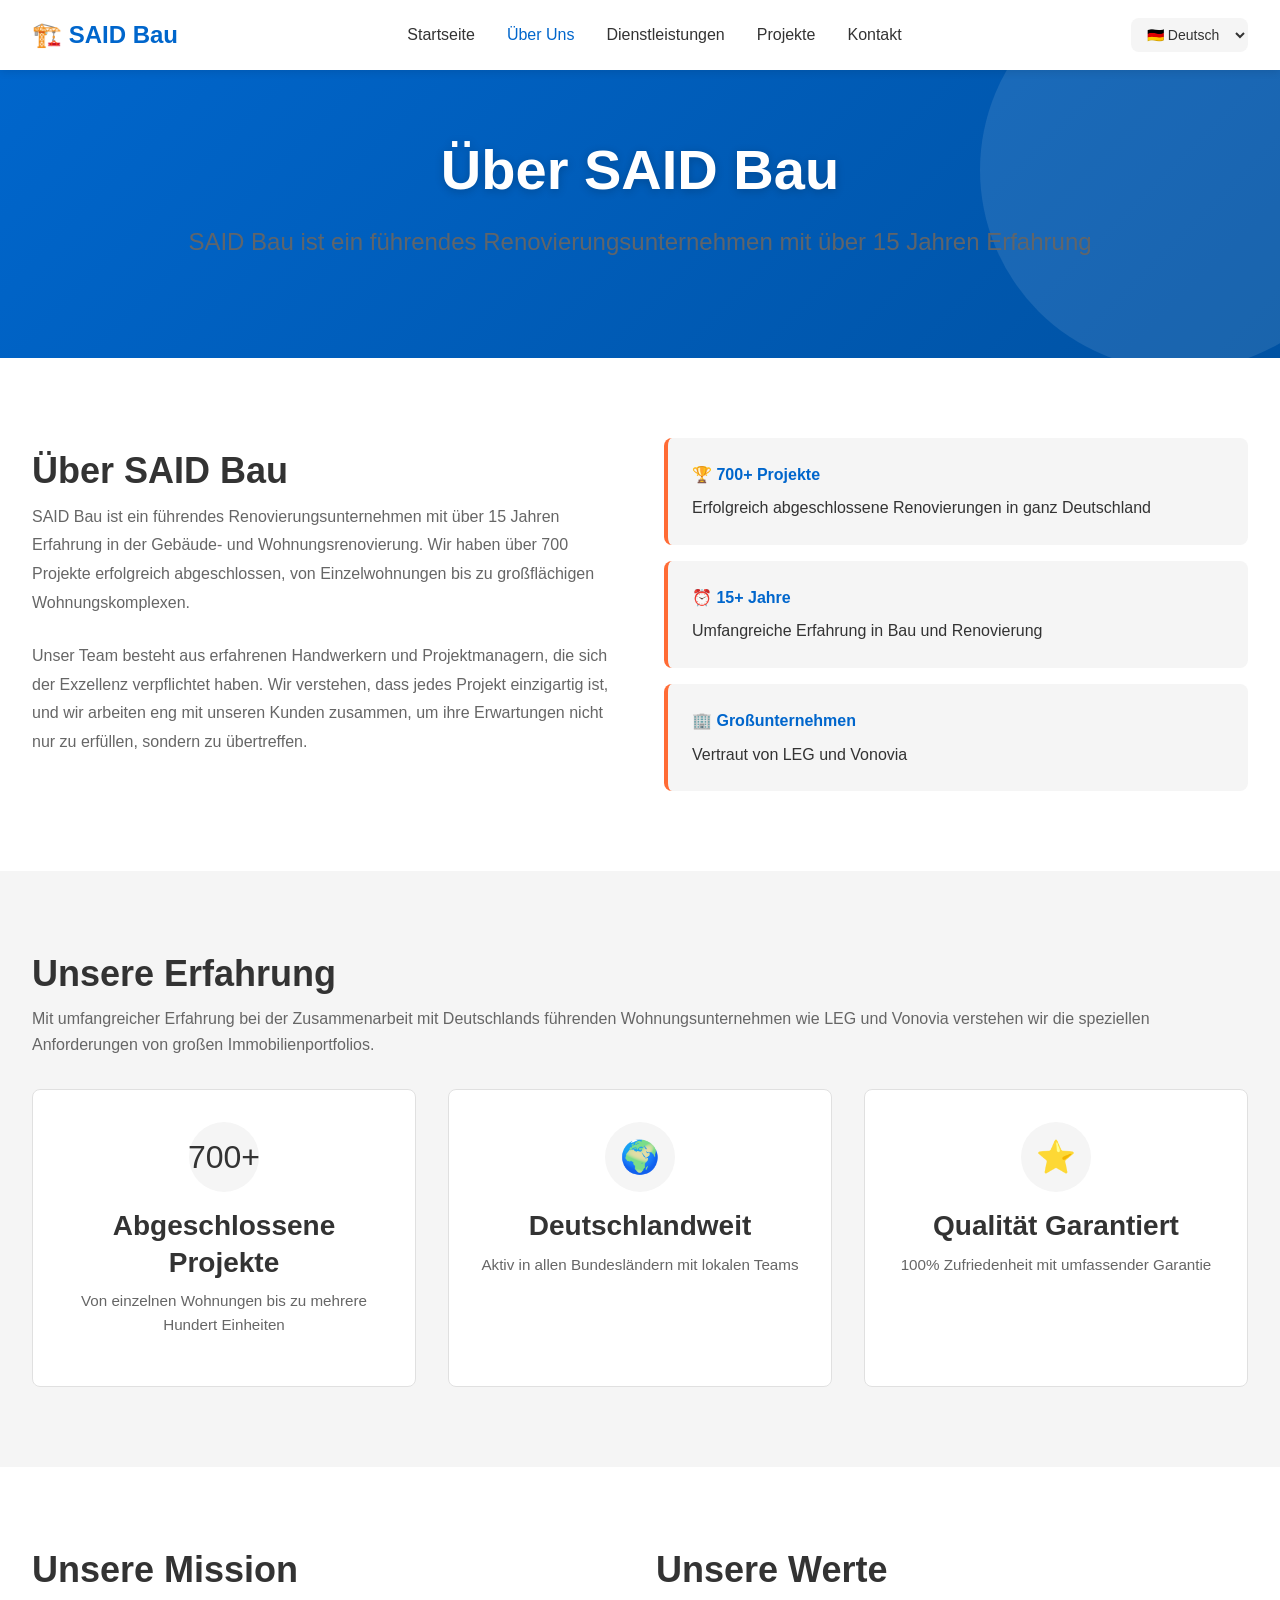
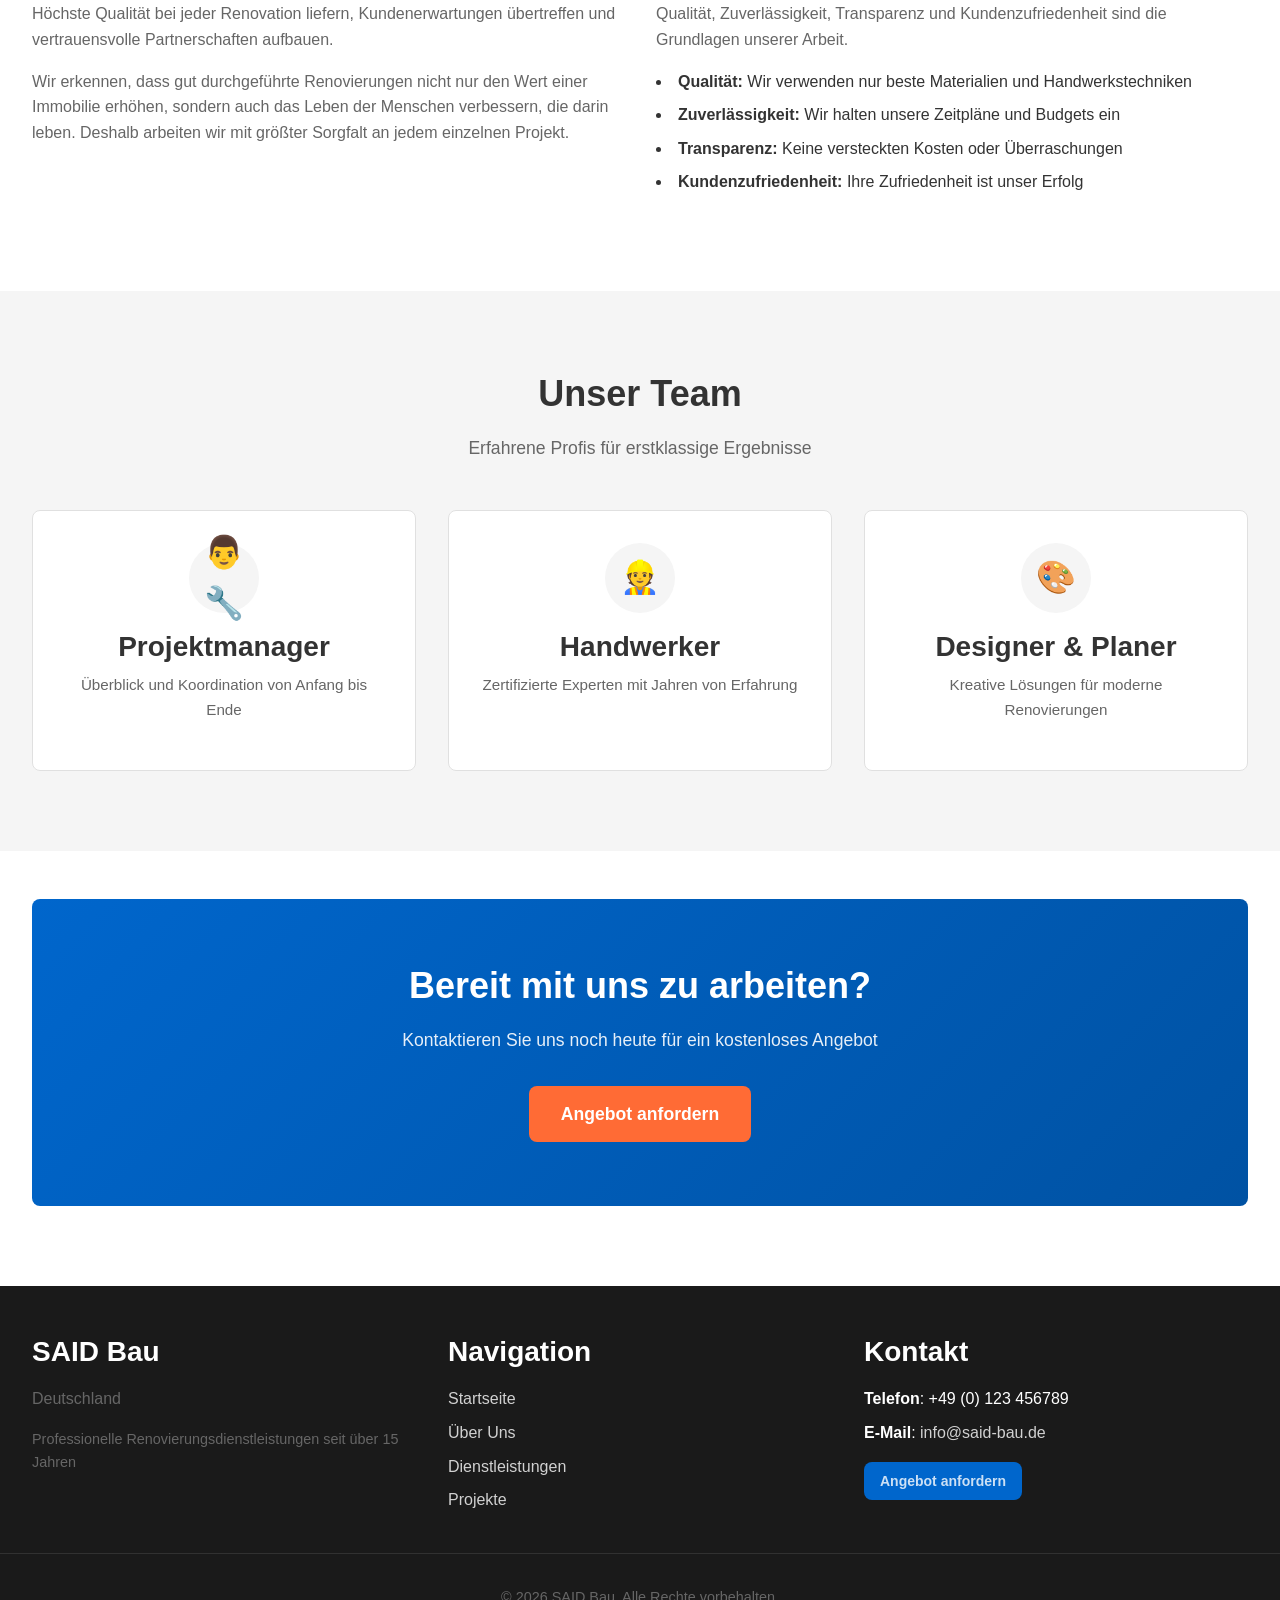
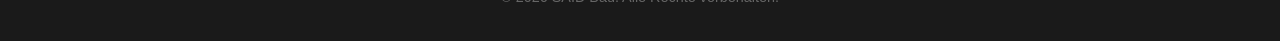
==== about.html @ 6ce9124c "Initial SAID Bau website - add GitHub Actions deployment workflow" ====
<!DOCTYPE html>
<html lang="de">
<head>
  <meta charset="UTF-8">
  <meta name="viewport" content="width=device-width, initial-scale=1.0">
  <meta name="description" content="Über SAID Bau - Führendes Renovierungsunternehmen mit 700+ Projekten und 15 Jahren Erfahrung">
  <meta name="keywords" content="Über uns, SAID Bau, Renovierung, Erfahrung">
  
  <title>Über uns - SAID Bau Renovierungen</title>
  
  <!-- CSS -->
  <link rel="stylesheet" href="assets/css/style.css">
</head>
<body>
  <!-- HEADER & NAVIGATION -->
  <header>
    <nav class="navbar">
      <a href="index.html" class="logo">
        🏗️ SAID Bau
      </a>
      
      <ul class="navbar-nav">
        <li><a href="index.html" data-i18n="home">Startseite</a></li>
        <li><a href="about.html" class="active" data-i18n="about">Über Uns</a></li>
        <li><a href="services.html" data-i18n="services">Dienstleistungen</a></li>
        <li><a href="projects.html" data-i18n="projects">Projekte</a></li>
        <li><a href="contact.html" data-i18n="contact">Kontakt</a></li>
      </ul>

      <div class="nav-right">
        <select id="languageSelector" class="language-selector">
          <option value="de">🇩🇪 Deutsch</option>
          <option value="en">🇬🇧 English</option>
          <option value="ar">🇸🇦 العربية</option>
          <option value="tr">🇹🇷 Türkçe</option>
        </select>
        <div class="hamburger">
          <span></span>
          <span></span>
          <span></span>
        </div>
      </div>
    </nav>
  </header>

  <!-- HERO SECTION -->
  <section class="hero" style="padding: 4rem 0;">
    <div class="container">
      <div class="hero-content">
        <h1 data-i18n="about_page_intro">Über SAID Bau</h1>
        <p class="subtitle" data-i18n="about_page_text">SAID Bau ist ein führendes Renovierungsunternehmen mit über 15 Jahren Erfahrung</p>
      </div>
    </div>
  </section>

  <!-- MAIN CONTENT -->
  <section class="section">
    <div class="container">
      <div class="about-content">
        <div class="about-text">
          <h2 data-i18n="about_page_intro">Über SAID Bau</h2>
          <p data-i18n="about_page_text">SAID Bau ist ein führendes Renovierungsunternehmen mit über 15 Jahren Erfahrung in der Gebäude- und Wohnungsrenovierung. Wir haben über 700 Projekte erfolgreich abgeschlossen, von Einzelwohnungen bis zu großflächigen Wohnungskomplexen.</p>
          
          <p>Unser Team besteht aus erfahrenen Handwerkern und Projektmanagern, die sich der Exzellenz verpflichtet haben. Wir verstehen, dass jedes Projekt einzigartig ist, und wir arbeiten eng mit unseren Kunden zusammen, um ihre Erwartungen nicht nur zu erfüllen, sondern zu übertreffen.</p>
        </div>

        <div class="about-text">
          <div class="about-highlights">
            <div class="highlight">
              <strong>🏆 700+ Projekte</strong>
              <span>Erfolgreich abgeschlossene Renovierungen in ganz Deutschland</span>
            </div>
            <div class="highlight">
              <strong>⏰ 15+ Jahre</strong>
              <span>Umfangreiche Erfahrung in Bau und Renovierung</span>
            </div>
            <div class="highlight">
              <strong>🏢 Großunternehmen</strong>
              <span>Vertraut von LEG und Vonovia</span>
            </div>
          </div>
        </div>
      </div>
    </div>
  </section>

  <!-- EXPERIENCE SECTION -->
  <section class="section" style="background-color: #f5f5f5;">
    <div class="container">
      <h2 data-i18n="about_experience">Unsere Erfahrung</h2>
      <p data-i18n="about_experience_text">Mit umfangreicher Erfahrung bei der Zusammenarbeit mit Deutschlands führenden Wohnungsunternehmen wie LEG und Vonovia verstehen wir die speziellen Anforderungen von großen Immobilienportfolios.</p>

      <div class="grid grid-3" style="margin-top: 2rem;">
        <div class="service-card fade-in">
          <div class="service-card-icon">700+</div>
          <h3>Abgeschlossene Projekte</h3>
          <p>Von einzelnen Wohnungen bis zu mehrere Hundert Einheiten</p>
        </div>

        <div class="service-card fade-in">
          <div class="service-card-icon">🌍</div>
          <h3>Deutschlandweit</h3>
          <p>Aktiv in allen Bundesländern mit lokalen Teams</p>
        </div>

        <div class="service-card fade-in">
          <div class="service-card-icon">⭐</div>
          <h3>Qualität Garantiert</h3>
          <p>100% Zufriedenheit mit umfassender Garantie</p>
        </div>
      </div>
    </div>
  </section>

  <!-- MISSION & VALUES SECTION -->
  <section class="section">
    <div class="container">
      <div class="grid grid-2">
        <div class="fade-in">
          <h2 data-i18n="about_mission">Unsere Mission</h2>
          <p data-i18n="about_mission_text">Höchste Qualität bei jeder Renovation liefern, Kundenerwartungen übertreffen und vertrauensvolle Partnerschaften aufbauen.</p>

          <p>Wir erkennen, dass gut durchgeführte Renovierungen nicht nur den Wert einer Immobilie erhöhen, sondern auch das Leben der Menschen verbessern, die darin leben. Deshalb arbeiten wir mit größter Sorgfalt an jedem einzelnen Projekt.</p>
        </div>

        <div class="fade-in">
          <h2 data-i18n="about_values">Unsere Werte</h2>
          <p data-i18n="about_values_text">Qualität, Zuverlässigkeit, Transparenz und Kundenzufriedenheit sind die Grundlagen unserer Arbeit.</p>

          <ul style="list-style-position: inside; margin: 1rem 0;">
            <li style="margin-bottom: 0.5rem;"><strong>Qualität:</strong> Wir verwenden nur beste Materialien und Handwerkstechniken</li>
            <li style="margin-bottom: 0.5rem;"><strong>Zuverlässigkeit:</strong> Wir halten unsere Zeitpläne und Budgets ein</li>
            <li style="margin-bottom: 0.5rem;"><strong>Transparenz:</strong> Keine versteckten Kosten oder Überraschungen</li>
            <li><strong>Kundenzufriedenheit:</strong> Ihre Zufriedenheit ist unser Erfolg</li>
          </ul>
        </div>
      </div>
    </div>
  </section>

  <!-- TEAM SECTION -->
  <section class="section" style="background-color: #f5f5f5;">
    <div class="container">
      <div class="section-title">
        <h2>Unser Team</h2>
        <p>Erfahrene Profis für erstklassige Ergebnisse</p>
      </div>

      <div class="grid grid-3">
        <div class="service-card fade-in">
          <div class="service-card-icon">👨🔧</div>
          <h3>Projektmanager</h3>
          <p>Überblick und Koordination von Anfang bis Ende</p>
        </div>

        <div class="service-card fade-in">
          <div class="service-card-icon">👷</div>
          <h3>Handwerker</h3>
          <p>Zertifizierte Experten mit Jahren von Erfahrung</p>
        </div>

        <div class="service-card fade-in">
          <div class="service-card-icon">🎨</div>
          <h3>Designer & Planer</h3>
          <p>Kreative Lösungen für moderne Renovierungen</p>
        </div>
      </div>
    </div>
  </section>

  <!-- CTA SECTION -->
  <section class="container">
    <div class="cta-section">
      <h2 data-i18n="cta_section_title">Bereit mit uns zu arbeiten?</h2>
      <p data-i18n="cta_section_text">Kontaktieren Sie uns noch heute für ein kostenloses Angebot</p>
      <a href="contact.html" class="btn btn-accent" style="font-size: 1.1rem; padding: 14px 32px;" data-i18n="requestQuote">Angebot anfordern</a>
    </div>
  </section>

  <!-- FOOTER -->
  <footer>
    <div class="container">
      <div class="footer-content">
        <div class="footer-section">
          <h3 data-i18n="footer_company">SAID Bau</h3>
          <p data-i18n="footer_address">Deutschland</p>
          <p style="margin-top: 1rem; font-size: 0.9rem;">Professionelle Renovierungsdienstleistungen seit über 15 Jahren</p>
        </div>

        <div class="footer-section">
          <h3 data-i18n="home">Navigation</h3>
          <ul>
            <li><a href="index.html" data-i18n="home">Startseite</a></li>
            <li><a href="about.html" data-i18n="about">Über Uns</a></li>
            <li><a href="services.html" data-i18n="services">Dienstleistungen</a></li>
            <li><a href="projects.html" data-i18n="projects">Projekte</a></li>
          </ul>
        </div>

        <div class="footer-section">
          <h3 data-i18n="contact">Kontakt</h3>
          <ul>
            <li><strong data-i18n="footer_phone">Telefon</strong>: +49 (0) 123 456789</li>
            <li><strong data-i18n="footer_email">E-Mail</strong>: <a href="mailto:info@said-bau.de">info@said-bau.de</a></li>
            <li style="margin-top: 1rem;">
              <a href="contact.html" class="btn btn-primary btn-small" data-i18n="requestQuote">Angebot anfordern</a>
            </li>
          </ul>
        </div>
      </div>
    </div>

    <div class="footer-bottom">
      <p>&copy; 2026 SAID Bau. <span data-i18n="footer_copyright">Alle Rechte vorbehalten</span>.</p>
    </div>
  </footer>

  <!-- JavaScript -->
  <script src="config.js"></script>
  <script src="assets/js/main.js"></script>
</body>
</html>
---- assets/css/style.css ----
/* ========================================
   SAID Bau - Professional Renovation Website
   Modern, Responsive, Professional Design
   ======================================== */

:root {
  --primary-color: #0066cc;
  --primary-dark: #0052a3;
  --accent-color: #ff6b35;
  --dark-gray: #1a1a1a;
  --light-gray: #f5f5f5;
  --border-gray: #e0e0e0;
  --white: #ffffff;
  --text-color: #333333;
  --light-text: #666666;
  --success-color: #4caf50;
  
  --border-radius: 8px;
  --transition: all 0.3s ease;
  --box-shadow: 0 2px 8px rgba(0, 0, 0, 0.1);
  --box-shadow-md: 0 4px 16px rgba(0, 0, 0, 0.15);
}

/* RESET & BASE STYLES */
* {
  margin: 0;
  padding: 0;
  box-sizing: border-box;
}

html {
  scroll-behavior: smooth;
  font-size: 16px;
}

body {
  font-family: 'Segoe UI', Tahoma, Geneva, Verdana, sans-serif;
  color: var(--text-color);
  background-color: var(--white);
  line-height: 1.6;
  direction: ltr;
}

body.rtl {
  direction: rtl;
  text-align: right;
}

body.rtl .navbar-nav,
body.rtl .footer-nav {
  flex-direction: row-reverse;
}

/* TYPOGRAPHY */
h1, h2, h3, h4, h5, h6 {
  font-weight: 700;
  line-height: 1.3;
  margin-bottom: 0.5rem;
}

h1 { font-size: 3rem; }
h2 { font-size: 2.25rem; }
h3 { font-size: 1.75rem; }
h4 { font-size: 1.5rem; }
h5 { font-size: 1.25rem; }
h6 { font-size: 1rem; }

p {
  margin-bottom: 1rem;
  color: var(--light-text);
}

a {
  color: var(--primary-color);
  text-decoration: none;
  transition: var(--transition);
}

a:hover {
  color: var(--primary-dark);
}

/* BUTTONS */
.btn {
  display: inline-block;
  padding: 12px 28px;
  border: none;
  border-radius: var(--border-radius);
  font-size: 1rem;
  font-weight: 600;
  cursor: pointer;
  transition: var(--transition);
  text-align: center;
  white-space: nowrap;
}

.btn-primary {
  background-color: var(--primary-color);
  color: var(--white);
}

.btn-primary:hover {
  background-color: var(--primary-dark);
  transform: translateY(-2px);
  box-shadow: var(--box-shadow-md);
}

.btn-accent {
  background-color: var(--accent-color);
  color: var(--white);
}

.btn-accent:hover {
  background-color: #e55a2b;
  transform: translateY(-2px);
  box-shadow: var(--box-shadow-md);
}

.btn-outline {
  background-color: transparent;
  color: var(--primary-color);
  border: 2px solid var(--primary-color);
}

.btn-outline:hover {
  background-color: var(--primary-color);
  color: var(--white);
}

.btn-small {
  padding: 8px 16px;
  font-size: 0.875rem;
}

/* HEADER & NAVIGATION */
header {
  background-color: var(--white);
  box-shadow: var(--box-shadow);
  position: sticky;
  top: 0;
  z-index: 1000;
  transition: var(--transition);
}

header.scrolled {
  box-shadow: var(--box-shadow-md);
}

.navbar {
  display: flex;
  justify-content: space-between;
  align-items: center;
  padding: 1rem 2rem;
  max-width: 1400px;
  margin: 0 auto;
  width: 100%;
}

.logo {
  font-size: 1.5rem;
  font-weight: 700;
  color: var(--primary-color);
  text-decoration: none;
  display: flex;
  align-items: center;
  gap: 0.5rem;
}

.navbar-nav {
  display: flex;
  list-style: none;
  gap: 2rem;
  align-items: center;
}

.navbar-nav a {
  color: var(--text-color);
  font-weight: 500;
  transition: var(--transition);
}

.navbar-nav a:hover,
.navbar-nav a.active {
  color: var(--primary-color);
}

.nav-right {
  display: flex;
  gap: 1rem;
  align-items: center;
}

.language-selector {
  background-color: var(--light-gray);
  border: none;
  padding: 8px 12px;
  border-radius: var(--border-radius);
  cursor: pointer;
  font-size: 0.875rem;
  color: var(--text-color);
}

.hamburger {
  display: none;
  flex-direction: column;
  cursor: pointer;
  gap: 6px;
}

.hamburger span {
  width: 25px;
  height: 3px;
  background-color: var(--text-color);
  border-radius: 2px;
  transition: var(--transition);
}

/* CONTAINER & LAYOUT */
.container {
  max-width: 1400px;
  margin: 0 auto;
  padding: 0 2rem;
}

.section {
  padding: 5rem 0;
}

.section-title {
  text-align: center;
  margin-bottom: 3rem;
}

.section-title h2 {
  margin-bottom: 1rem;
}

.section-title p {
  font-size: 1.1rem;
  color: var(--light-text);
}

/* GRID LAYOUTS */
.grid {
  display: grid;
  gap: 2rem;
}

.grid-2 {
  grid-template-columns: repeat(auto-fit, minmax(300px, 1fr));
}

.grid-3 {
  grid-template-columns: repeat(auto-fit, minmax(280px, 1fr));
}

.grid-4 {
  grid-template-columns: repeat(auto-fit, minmax(250px, 1fr));
}

/* FLEXBOX UTILITIES */
.flex {
  display: flex;
  gap: 1rem;
}

.flex-center {
  justify-content: center;
  align-items: center;
}

.flex-between {
  justify-content: space-between;
  align-items: center;
}

.flex-col {
  flex-direction: column;
}

/* ========== HERO SECTION ========== */
.hero {
  background: linear-gradient(135deg, var(--primary-color), var(--primary-dark));
  color: var(--white);
  padding: 8rem 0;
  text-align: center;
  position: relative;
  overflow: hidden;
}

.hero::before {
  content: '';
  position: absolute;
  top: 0;
  right: 0;
  width: 400px;
  height: 400px;
  background: rgba(255, 255, 255, 0.1);
  border-radius: 50%;
  transform: translate(100px, -100px);
}

.hero-content {
  position: relative;
  z-index: 1;
  animation: fadeInUp 0.8s ease;
}

.hero h1 {
  font-size: 3.5rem;
  margin-bottom: 1rem;
  text-shadow: 0 2px 10px rgba(0, 0, 0, 0.2);
}

.hero .subtitle {
  font-size: 1.5rem;
  margin-bottom: 2rem;
  opacity: 0.95;
}

.hero-buttons {
  display: flex;
  gap: 1rem;
  justify-content: center;
  flex-wrap: wrap;
}

.hero .btn {
  font-size: 1.1rem;
  padding: 14px 32px;
}

/* ========== ABOUT SECTION ========== */
.about-content {
  display: grid;
  grid-template-columns: 1fr 1fr;
  gap: 3rem;
  align-items: center;
}

.about-text h3 {
  color: var(--primary-color);
  margin-bottom: 1rem;
}

.about-text p {
  margin-bottom: 1.5rem;
  line-height: 1.8;
}

.about-highlights {
  display: flex;
  flex-direction: column;
  gap: 1rem;
}

.highlight {
  padding: 1.5rem;
  background-color: var(--light-gray);
  border-left: 4px solid var(--accent-color);
  border-radius: var(--border-radius);
}

.highlight strong {
  color: var(--primary-color);
  display: block;
  margin-bottom: 0.5rem;
}

/* ========== SERVICES SECTION ========== */
.service-card {
  background-color: var(--white);
  border: 1px solid var(--border-gray);
  border-radius: var(--border-radius);
  padding: 2rem;
  text-align: center;
  transition: var(--transition);
  cursor: pointer;
}

.service-card:hover {
  box-shadow: var(--box-shadow-md);
  transform: translateY(-8px);
  border-color: var(--primary-color);
}

.service-card-icon {
  width: 70px;
  height: 70px;
  background-color: var(--light-gray);
  border-radius: 50%;
  display: flex;
  align-items: center;
  justify-content: center;
  margin: 0 auto 1rem;
  font-size: 2rem;
}

.service-card h3 {
  color: var(--text-color);
  margin-bottom: 0.5rem;
}

.service-card p {
  color: var(--light-text);
  font-size: 0.95rem;
}

/* ========== PROJECTS/GALLERY SECTION ========== */
.gallery-filters {
  display: flex;
  justify-content: center;
  gap: 1rem;
  margin-bottom: 3rem;
  flex-wrap: wrap;
}

.filter-btn {
  padding: 10px 20px;
  background-color: var(--light-gray);
  border: 2px solid transparent;
  border-radius: var(--border-radius);
  cursor: pointer;
  font-weight: 600;
  transition: var(--transition);
  color: var(--text-color);
}

.filter-btn:hover,
.filter-btn.active {
  background-color: var(--primary-color);
  color: var(--white);
  border-color: var(--primary-color);
}

.gallery-container {
  display: grid;
  grid-template-columns: repeat(auto-fill, minmax(280px, 1fr));
  gap: 2rem;
}

.project-card {
  background-color: var(--white);
  border-radius: var(--border-radius);
  overflow: hidden;
  box-shadow: var(--box-shadow);
  transition: var(--transition);
  cursor: pointer;
}

.project-card:hover {
  box-shadow: var(--box-shadow-md);
  transform: translateY(-4px);
}

.project-image-wrapper {
  position: relative;
  overflow: hidden;
  height: 200px;
  background-color: var(--light-gray);
}

.project-image {
  width: 100%;
  height: 100%;
  object-fit: cover;
  transition: var(--transition);
}

.project-card:hover .project-image {
  transform: scale(1.05);
}

.before-after-slider {
  position: relative;
  width: 100%;
  height: 100%;
  overflow: hidden;
}

.before-img,
.after-img {
  position: absolute;
  top: 0;
  left: 0;
  width: 100%;
  height: 100%;
  object-fit: cover;
}

.before-img {
  clip-path: polygon(0 0, 100% 0, 100% 100%, 0 100%);
}

.slider-handle {
  position: absolute;
  top: 0;
  right: 0;
  width: 50%;
  height: 100%;
  cursor: col-resize;
  background-color: transparent;
}

.slider-label {
  position: absolute;
  top: 10px;
  padding: 4px 12px;
  background-color: rgba(0, 0, 0, 0.6);
  color: var(--white);
  border-radius: 4px;
  font-size: 0.75rem;
  font-weight: 600;
  z-index: 10;
}

.before-label {
  left: 10px;
}

.after-label {
  right: 10px;
}

.project-info {
  padding: 1.5rem;
}

.project-info h3 {
  color: var(--primary-color);
  margin-bottom: 0.5rem;
}

.project-category {
  display: inline-block;
  background-color: var(--light-gray);
  color: var(--primary-color);
  padding: 4px 12px;
  border-radius: 20px;
  font-size: 0.75rem;
  font-weight: 600;
  margin-bottom: 0.5rem;
}

.project-desc {
  color: var(--light-text);
  font-size: 0.9rem;
  margin-bottom: 1rem;
}

/* ========== WHY CHOOSE US SECTION ========== */
.why-choose-grid {
  display: grid;
  grid-template-columns: repeat(auto-fit, minmax(250px, 1fr));
  gap: 2rem;
}

.why-item {
  display: flex;
  gap: 1rem;
}

.why-item-icon {
  flex-shrink: 0;
  width: 50px;
  height: 50px;
  background-color: var(--light-gray);
  border-radius: 50%;
  display: flex;
  align-items: center;
  justify-content: center;
  font-size: 1.5rem;
  color: var(--primary-color);
}

.why-item-text h3 {
  color: var(--text-color);
  font-size: 1.1rem;
  margin-bottom: 0.5rem;
}

.why-item-text p {
  color: var(--light-text);
  font-size: 0.9rem;
}

/* ========== TESTIMONIALS SECTION ========== */
.testimonial-container {
  display: grid;
  grid-template-columns: repeat(auto-fit, minmax(300px, 1fr));
  gap: 2rem;
}

.testimonial-card {
  background-color: var(--light-gray);
  padding: 2rem;
  border-radius: var(--border-radius);
  border-left: 4px solid var(--accent-color);
}

.testimonial-text {
  font-size: 1rem;
  font-style: italic;
  margin-bottom: 1rem;
  color: var(--text-color);
}

.testimonial-author {
  font-weight: 600;
  color: var(--primary-color);
}

.stars {
  color: var(--accent-color);
  margin-bottom: 0.5rem;
  font-size: 0.9rem;
}

/* ========== CTA SECTION ========== */
.cta-section {
  background: linear-gradient(135deg, var(--primary-color), var(--primary-dark));
  color: var(--white);
  padding: 4rem 2rem;
  text-align: center;
  border-radius: var(--border-radius);
  margin: 3rem 0;
}

.cta-section h2 {
  margin-bottom: 1rem;
}

.cta-section p {
  color: rgba(255, 255, 255, 0.9);
  margin-bottom: 2rem;
  font-size: 1.1rem;
}

.cta-section .btn {
  font-size: 1rem;
}

/* ========== CONTACT FORM ========== */
.contact-wrapper {
  display: grid;
  grid-template-columns: 1fr 1fr;
  gap: 3rem;
}

.form-group {
  margin-bottom: 1.5rem;
}

.form-group label {
  display: block;
  margin-bottom: 0.5rem;
  font-weight: 600;
  color: var(--text-color);
}

.form-group input,
.form-group textarea,
.form-group select {
  width: 100%;
  padding: 12px;
  border: 1px solid var(--border-gray);
  border-radius: var(--border-radius);
  font-size: 1rem;
  font-family: inherit;
  transition: var(--transition);
}

.form-group input:focus,
.form-group textarea:focus,
.form-group select:focus {
  outline: none;
  border-color: var(--primary-color);
  box-shadow: 0 0 0 3px rgba(0, 102, 204, 0.1);
}

.form-group textarea {
  resize: vertical;
  min-height: 150px;
}

.form-submit {
  width: 100%;
}

.form-message {
  padding: 1rem;
  border-radius: var(--border-radius);
  margin-bottom: 1rem;
  display: none;
  text-align: center;
  font-weight: 600;
}

.form-message.success {
  background-color: var(--success-color);
  color: var(--white);
  display: block;
}

.form-message.error {
  background-color: #f44336;
  color: var(--white);
  display: block;
}

.contact-info {
  display: flex;
  flex-direction: column;
  gap: 2rem;
}

.info-box {
  padding: 2rem;
  background-color: var(--light-gray);
  border-radius: var(--border-radius);
  border-left: 4px solid var(--primary-color);
}

.info-box h3 {
  color: var(--primary-color);
  margin-bottom: 0.5rem;
}

.info-box p {
  color: var(--light-text);
}

.info-box a {
  font-weight: 600;
  color: var(--primary-color);
}

/* ========== FOOTER ========== */
footer {
  background-color: var(--dark-gray);
  color: var(--white);
  padding: 3rem 0 1rem;
  margin-top: 5rem;
}

.footer-content {
  display: grid;
  grid-template-columns: repeat(auto-fit, minmax(250px, 1fr));
  gap: 2rem;
  margin-bottom: 2rem;
}

.footer-section h3 {
  color: var(--white);
  margin-bottom: 1rem;
}

.footer-section ul {
  list-style: none;
}

.footer-section ul li {
  margin-bottom: 0.5rem;
}

.footer-section a {
  color: rgba(255, 255, 255, 0.8);
}

.footer-section a:hover {
  color: var(--white);
}

.footer-bottom {
  text-align: center;
  padding-top: 2rem;
  border-top: 1px solid rgba(255, 255, 255, 0.1);
  color: rgba(255, 255, 255, 0.6);
  font-size: 0.9rem;
}

/* ========== ANIMATIONS ========== */
@keyframes fadeInUp {
  from {
    opacity: 0;
    transform: translateY(30px);
  }
  to {
    opacity: 1;
    transform: translateY(0);
  }
}

@keyframes fadeIn {
  from {
    opacity: 0;
  }
  to {
    opacity: 1;
  }
}

@keyframes slideInLeft {
  from {
    opacity: 0;
    transform: translateX(-30px);
  }
  to {
    opacity: 1;
    transform: translateX(0);
  }
}

.fade-in {
  animation: fadeInUp 0.6s ease forwards;
}

/* ========== RESPONSIVE DESIGN ========== */
@media (max-width: 1024px) {
  .navbar {
    padding: 1rem;
  }

  .navbar-nav {
    gap: 1rem;
  }

  h1 { font-size: 2.5rem; }
  h2 { font-size: 1.875rem; }
  h3 { font-size: 1.5rem; }

  .hero {
    padding: 6rem 0;
  }

  .hero h1 {
    font-size: 2.5rem;
  }

  .section {
    padding: 3rem 0;
  }

  .about-content {
    grid-template-columns: 1fr;
    gap: 2rem;
  }

  .contact-wrapper {
    grid-template-columns: 1fr;
  }
}

@media (max-width: 768px) {
  .hamburger {
    display: flex;
  }

  .navbar-nav {
    position: absolute;
    top: 100%;
    left: 0;
    right: 0;
    background-color: var(--white);
    flex-direction: column;
    gap: 0;
    padding: 1rem 0;
    box-shadow: var(--box-shadow);
    max-height: 0;
    overflow: hidden;
    transition: max-height 0.3s ease;
  }

  .navbar-nav.active {
    max-height: 500px;
  }

  .navbar-nav li {
    padding: 0.75rem 2rem;
  }

  .language-selector {
    margin: 0.5rem 2rem;
  }

  body.rtl .navbar-nav {
    flex-direction: column;
  }

  .hero {
    padding: 4rem 0;
  }

  .hero h1 {
    font-size: 2rem;
  }

  .hero .subtitle {
    font-size: 1.1rem;
  }

  .hero-buttons {
    flex-direction: column;
  }

  .hero .btn {
    width: 100%;
  }

  h1 { font-size: 2rem; }
  h2 { font-size: 1.5rem; }
  h3 { font-size: 1.25rem; }

  .section {
    padding: 2rem 0;
  }

  .grid-2,
  .grid-3,
  .grid-4 {
    grid-template-columns: 1fr;
  }

  .gallery-container {
    grid-template-columns: 1fr;
  }

  .service-card {
    padding: 1.5rem;
  }

  .container {
    padding: 0 1rem;
  }

  .cta-section {
    padding: 2rem 1rem;
  }

  .contact-wrapper {
    gap: 2rem;
  }

  .footer-content {
    grid-template-columns: 1fr;
  }

  .why-choose-grid {
    grid-template-columns: 1fr;
  }
}

@media (max-width: 480px) {
  .navbar {
    padding: 0.75rem 1rem;
  }

  .logo {
    font-size: 1.25rem;
  }

  h1 { font-size: 1.5rem; }
  h2 { font-size: 1.25rem; }
  h3 { font-size: 1.1rem; }

  .hero {
    padding: 3rem 0;
  }

  .hero h1 {
    font-size: 1.5rem;
  }

  .section-title {
    margin-bottom: 2rem;
  }

  .section {
    padding: 1.5rem 0;
  }

  .btn {
    padding: 10px 20px;
    font-size: 0.9rem;
  }

  .grid {
    gap: 1rem;
  }

  .container {
    padding: 0 1rem;
  }

  .service-card {
    padding: 1rem;
  }

  .project-card {
    margin-bottom: 1rem;
  }

  .testimonial-card {
    padding: 1.5rem;
  }

  .filter-btn {
    padding: 8px 16px;
    font-size: 0.85rem;
  }
}

/* ========== ACCESSIBILITY ========== */
@media (prefers-reduced-motion: reduce) {
  * {
    animation-duration: 0.01ms !important;
    animation-iteration-count: 1 !important;
    transition-duration: 0.01ms !important;
  }
}

/* ========== PRINT STYLES ========== */
@media print {
  header,
  footer,
  .cta-section,
  .filter-btn,
  .language-selector {
    display: none;
  }

  body {
    background-color: var(--white);
  }

  .section {
    page-break-inside: avoid;
  }
}
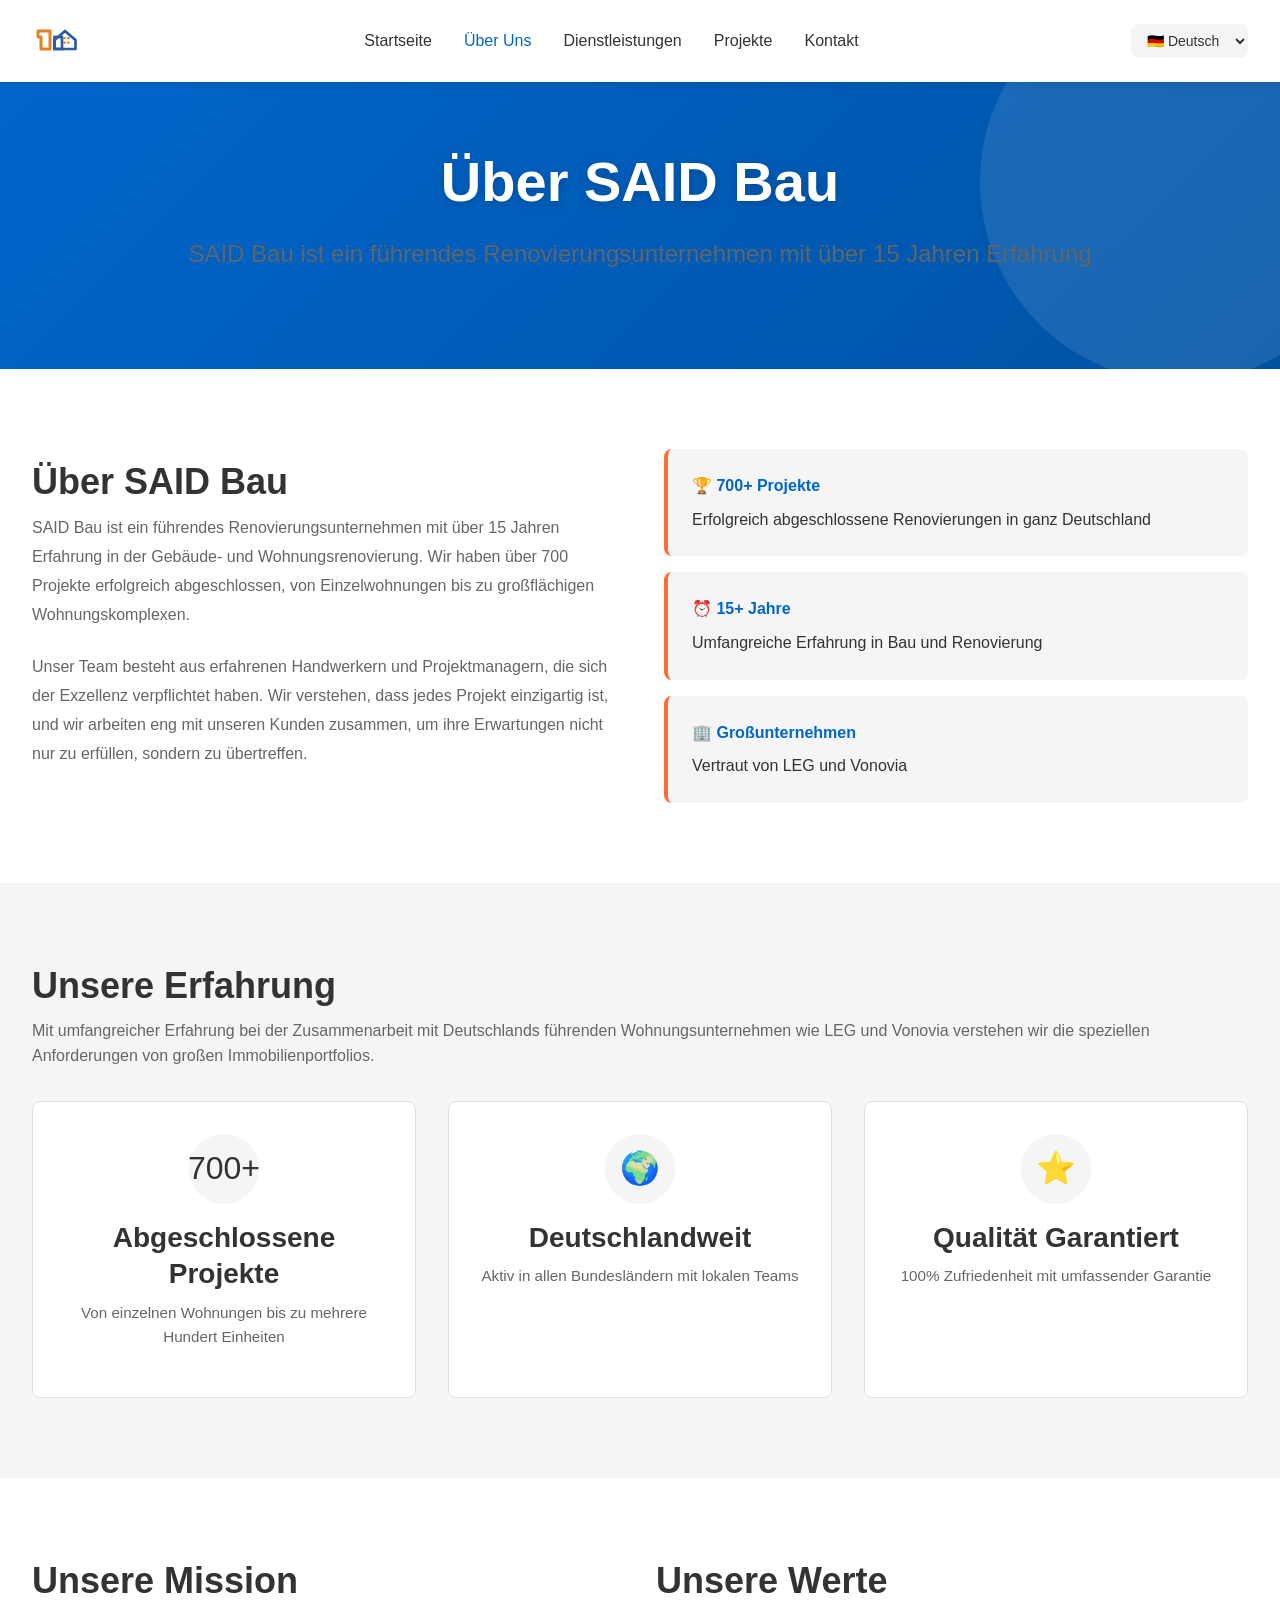
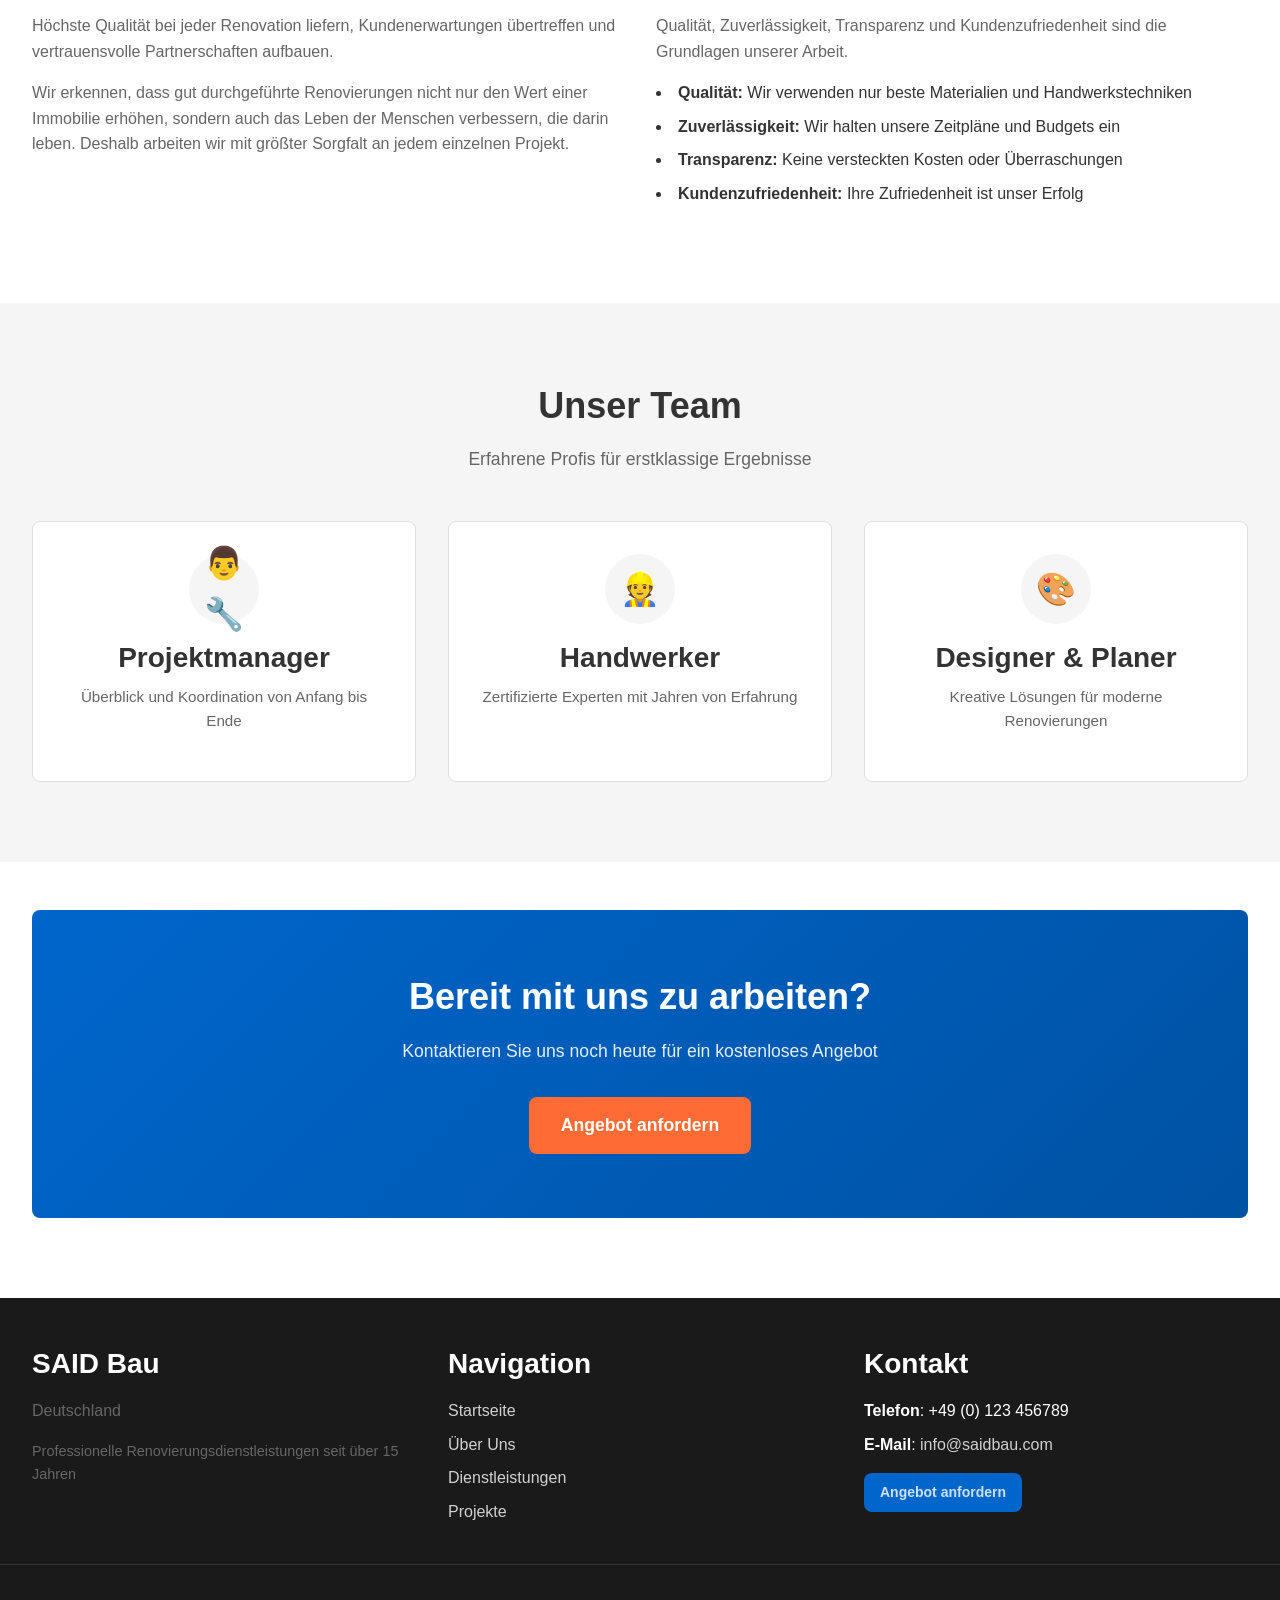
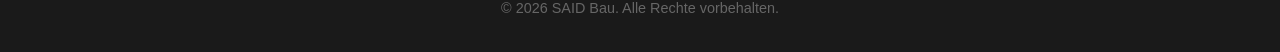
==== commit 5983ff63: "Add official SAID Bau logo and update contact email to info@saidbau.com" ====
--- a/about.html
+++ b/about.html
@@ -16,7 +16,8 @@
   <header>
     <nav class="navbar">
       <a href="index.html" class="logo">
-        🏗️ SAID Bau
+        <img src="assets/images/logo.svg" alt="SAID Bau Logo" class="logo-img">
+        <span class="logo-text">SAID Bau</span>
       </a>
       
       <ul class="navbar-nav">
@@ -201,7 +202,7 @@
           <h3 data-i18n="contact">Kontakt</h3>
           <ul>
             <li><strong data-i18n="footer_phone">Telefon</strong>: +49 (0) 123 456789</li>
-            <li><strong data-i18n="footer_email">E-Mail</strong>: <a href="mailto:info@said-bau.de">info@said-bau.de</a></li>
+            <li><strong data-i18n="footer_email">E-Mail</strong>: <a href="mailto:info@saidbau.com">info@saidbau.com</a></li>
             <li style="margin-top: 1rem;">
               <a href="contact.html" class="btn btn-primary btn-small" data-i18n="requestQuote">Angebot anfordern</a>
             </li>
--- a/assets/css/style.css
+++ b/assets/css/style.css
@@ -163,7 +163,47 @@
   text-decoration: none;
   display: flex;
   align-items: center;
-  gap: 0.5rem;
+  gap: 0.75rem;
+}
+
+.logo-img {
+  height: 50px;
+  width: auto;
+  max-width: 60px;
+  object-fit: contain;
+}
+
+.logo-text {
+  display: none;
+  font-weight: 700;
+  color: var(--primary-color);
+}
+
+@media (max-width: 768px) {
+  .logo-img {
+    height: 40px;
+    max-width: 50px;
+  }
+  
+  .logo-text {
+    display: block;
+    font-size: 1.1rem;
+  }
+}
+
+@media (max-width: 480px) {
+  .logo {
+    gap: 0.5rem;
+  }
+  
+  .logo-img {
+    height: 35px;
+    max-width: 40px;
+  }
+  
+  .logo-text {
+    display: none;
+  }
 }
 
 .navbar-nav {
